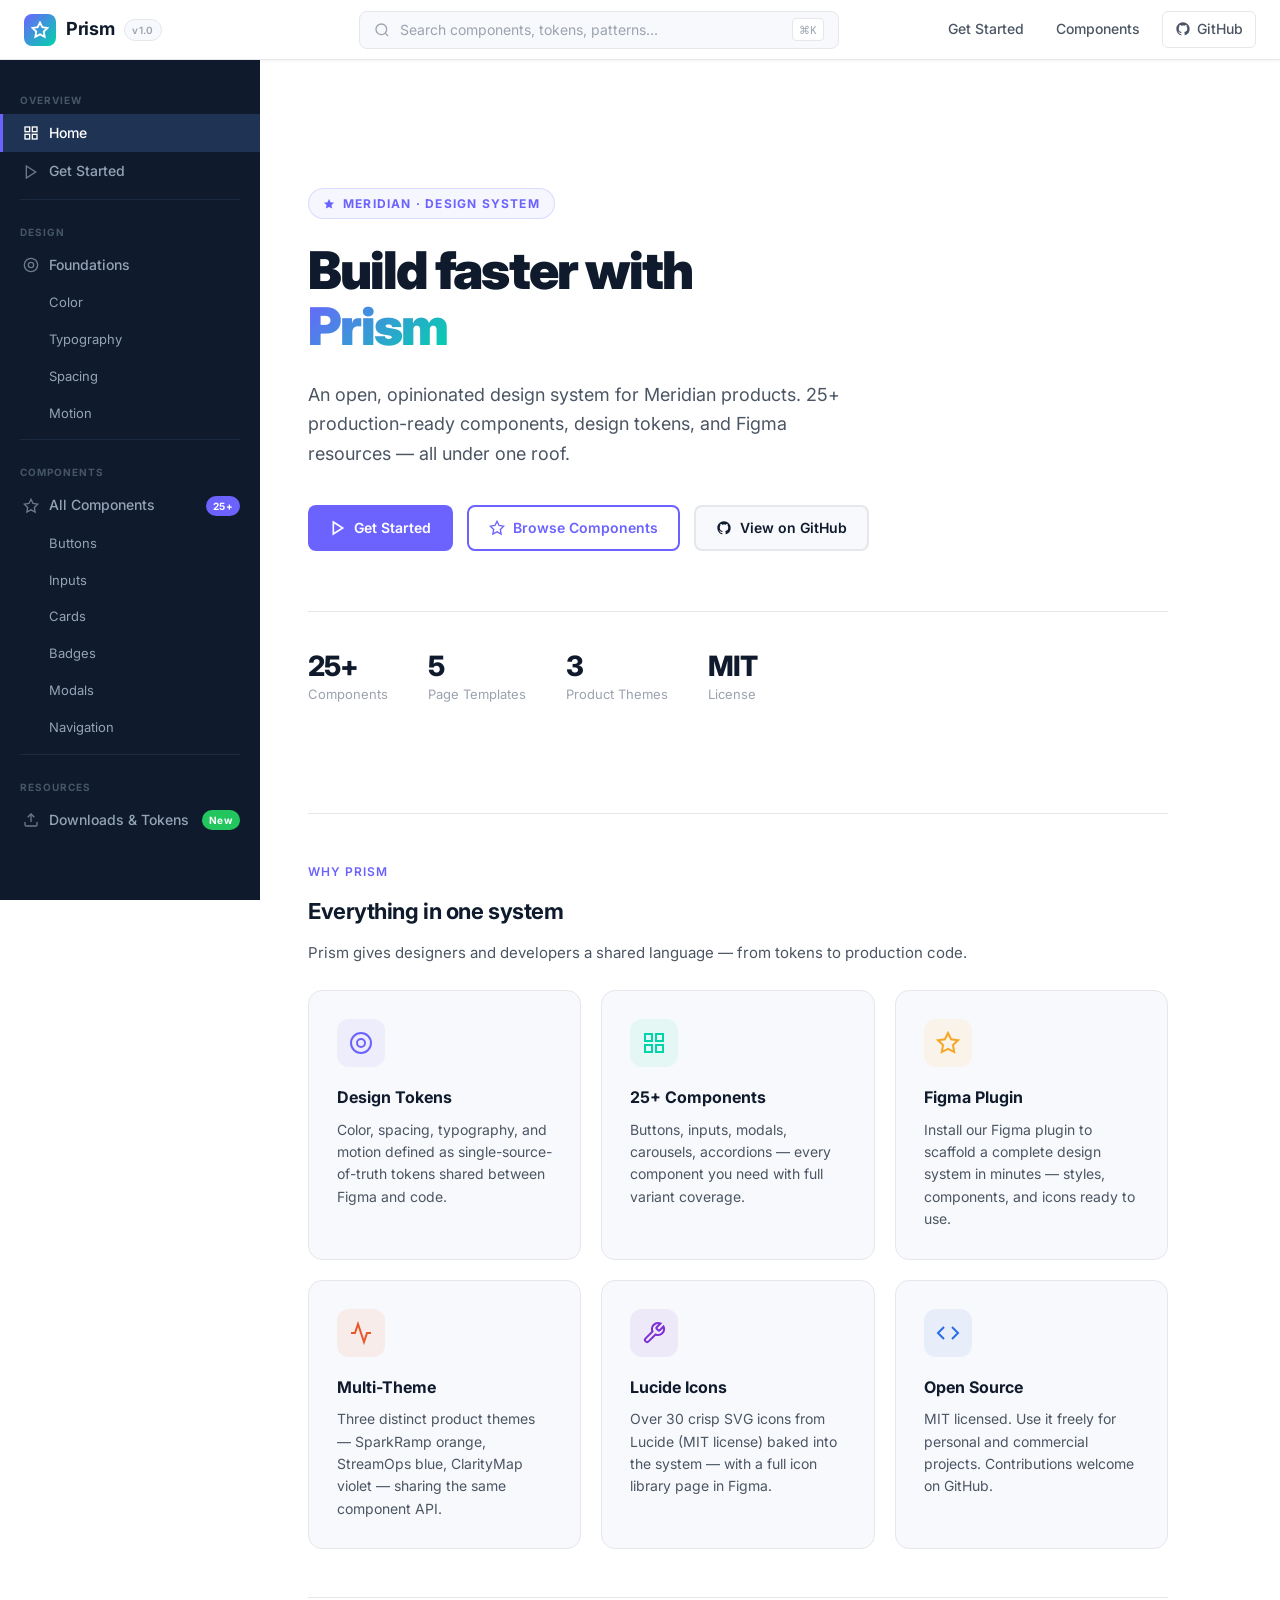
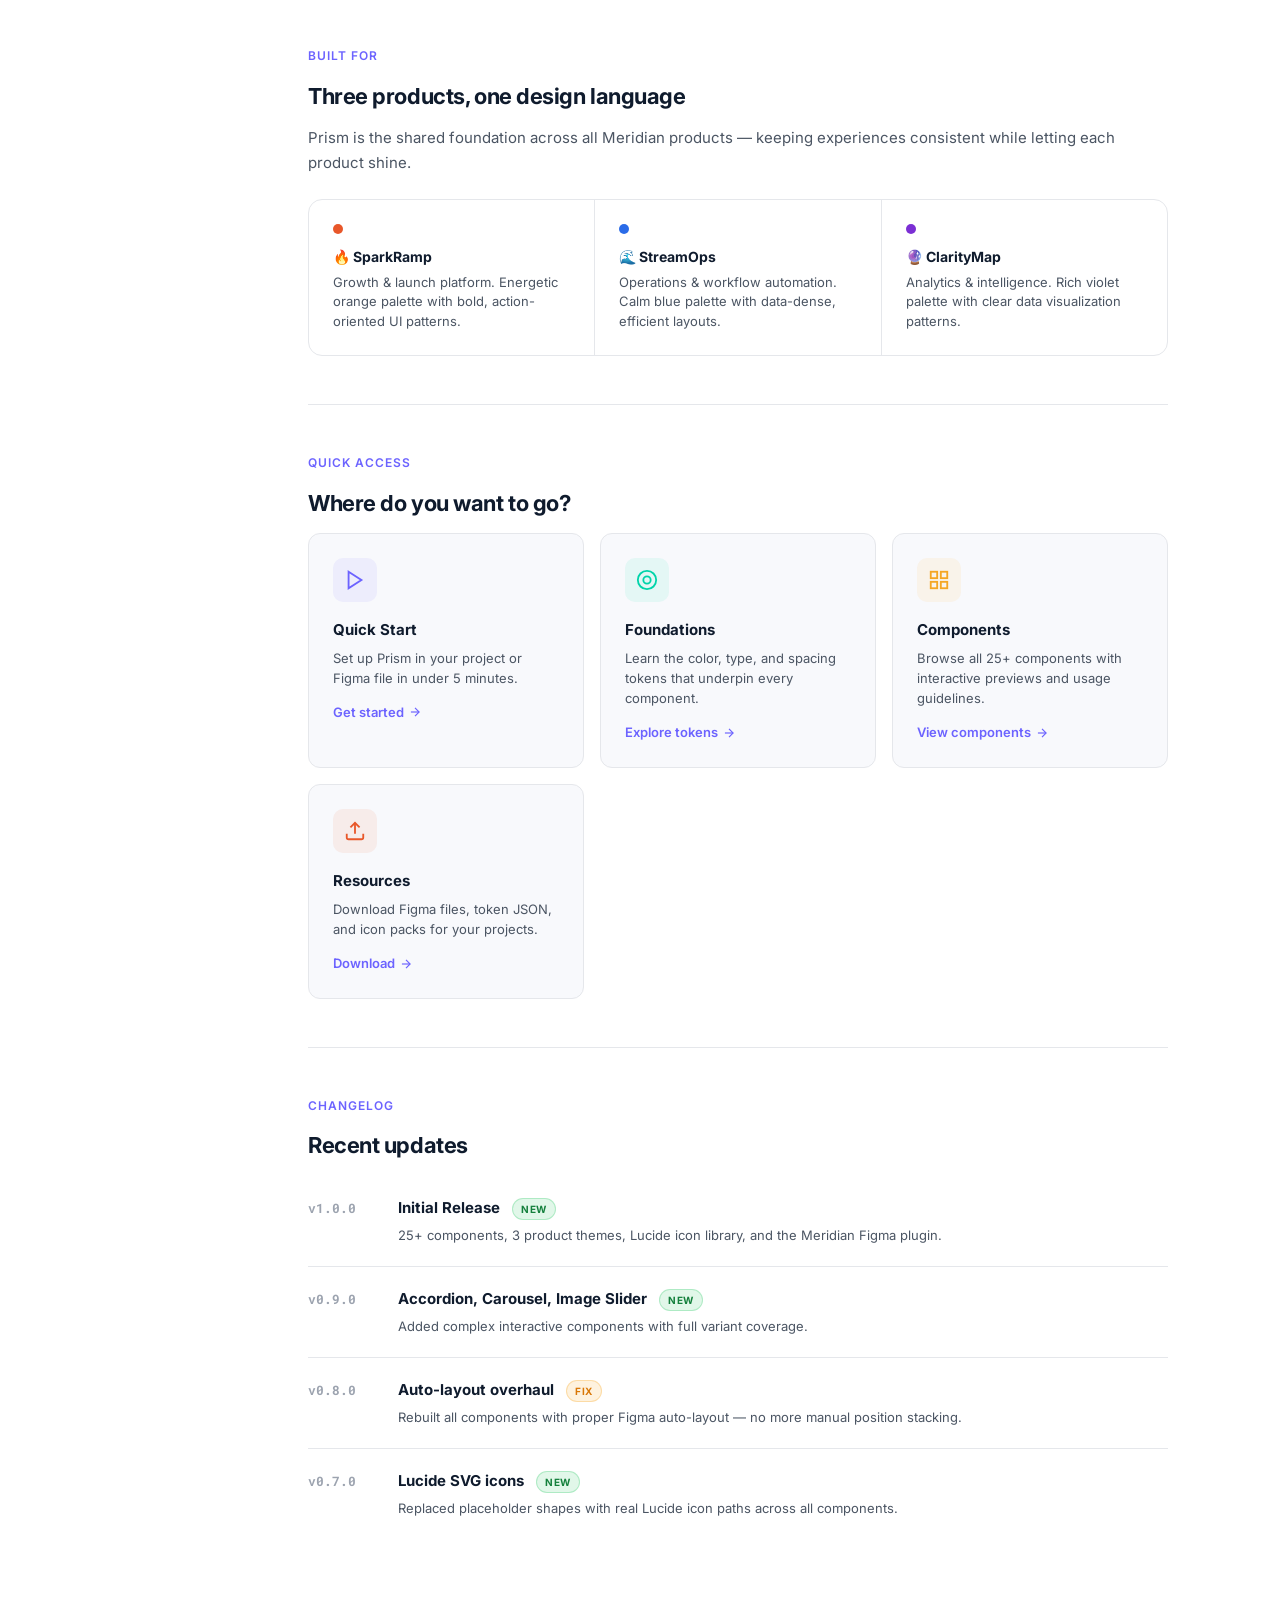
==== index.html @ f4a84293 "Add Prism Design System static documentation website Full static site (HTML/CSS/JS, no dependencies)" ====
<!DOCTYPE html>
<html lang="en">
<head>
  <meta charset="UTF-8">
  <meta name="viewport" content="width=device-width, initial-scale=1.0">
  <title>Prism Design System — by Meridian</title>
  <meta name="description" content="Prism is Meridian's open design system powering SparkRamp, StreamOps, and ClarityMap. Beautiful, accessible, production-ready components.">
  <link rel="preconnect" href="https://fonts.googleapis.com">
  <link rel="preconnect" href="https://fonts.gstatic.com" crossorigin>
  <link href="https://fonts.googleapis.com/css2?family=Inter:wght@400;500;600;700;800;900&family=Roboto+Mono:wght@400;500&display=swap" rel="stylesheet">
  <link rel="stylesheet" href="css/styles.css">
</head>
<body>

<!-- Topbar -->
<header class="topbar">
  <div class="topbar-left">
    <button class="menu-toggle" id="menuToggle" aria-label="Toggle sidebar">
      <svg viewBox="0 0 24 24" fill="none" stroke="currentColor" stroke-width="2"><line x1="3" y1="6" x2="21" y2="6"/><line x1="3" y1="12" x2="21" y2="12"/><line x1="3" y1="18" x2="21" y2="18"/></svg>
    </button>
    <a class="topbar-logo" href="index.html">
      <div class="topbar-logo-mark">
        <svg viewBox="0 0 24 24" fill="none" stroke="white" stroke-width="2.5"><polygon points="12 2 15.09 8.26 22 9.27 17 14.14 18.18 21.02 12 17.77 5.82 21.02 7 14.14 2 9.27 8.91 8.26 12 2"/></svg>
      </div>
      <span class="topbar-logo-name">Prism</span>
      <span class="topbar-logo-version">v1.0</span>
    </a>
  </div>
  <div class="topbar-center">
    <div class="search-bar">
      <svg width="16" height="16" viewBox="0 0 24 24" fill="none" stroke="currentColor" stroke-width="2"><circle cx="11" cy="11" r="8"/><line x1="21" y1="21" x2="16.65" y2="16.65"/></svg>
      <input type="text" id="searchInput" placeholder="Search components, tokens, patterns…">
      <span class="search-shortcut">⌘K</span>
    </div>
  </div>
  <div class="topbar-right">
    <a class="topbar-link" href="get-started.html">Get Started</a>
    <a class="topbar-link" href="components.html">Components</a>
    <a class="topbar-github" href="https://github.com/svesplana/Prism-Design-System" target="_blank">
      <svg viewBox="0 0 24 24" fill="currentColor"><path d="M12 2C6.477 2 2 6.484 2 12.017c0 4.425 2.865 8.18 6.839 9.504.5.092.682-.217.682-.483 0-.237-.008-.868-.013-1.703-2.782.605-3.369-1.343-3.369-1.343-.454-1.158-1.11-1.466-1.11-1.466-.908-.62.069-.608.069-.608 1.003.07 1.531 1.032 1.531 1.032.892 1.53 2.341 1.088 2.91.832.092-.647.35-1.088.636-1.338-2.22-.253-4.555-1.113-4.555-4.951 0-1.093.39-1.988 1.029-2.688-.103-.253-.446-1.272.098-2.65 0 0 .84-.27 2.75 1.026A9.564 9.564 0 0112 6.844c.85.004 1.705.115 2.504.337 1.909-1.296 2.747-1.027 2.747-1.027.546 1.379.202 2.398.1 2.651.64.7 1.028 1.595 1.028 2.688 0 3.848-2.339 4.695-4.566 4.943.359.309.678.92.678 1.855 0 1.338-.012 2.419-.012 2.747 0 .268.18.58.688.482A10.019 10.019 0 0022 12.017C22 6.484 17.522 2 12 2z"/></svg>
      GitHub
    </a>
  </div>
</header>

<!-- Mobile overlay -->
<div class="sidebar-overlay" id="sidebarOverlay"></div>

<div class="layout">

  <!-- Sidebar -->
  <nav class="sidebar">
    <div class="sidebar-nav">
      <span class="sidebar-section-label">Overview</span>
      <a class="sidebar-item active" href="index.html">
        <svg viewBox="0 0 24 24" fill="none" stroke="currentColor" stroke-width="2"><rect x="3" y="3" width="7" height="7"/><rect x="14" y="3" width="7" height="7"/><rect x="14" y="14" width="7" height="7"/><rect x="3" y="14" width="7" height="7"/></svg>
        Home
      </a>
      <a class="sidebar-item" href="get-started.html">
        <svg viewBox="0 0 24 24" fill="none" stroke="currentColor" stroke-width="2"><polygon points="5 3 19 12 5 21 5 3"/></svg>
        Get Started
      </a>

      <div class="sidebar-divider"></div>
      <span class="sidebar-section-label">Design</span>
      <a class="sidebar-item" href="foundations.html">
        <svg viewBox="0 0 24 24" fill="none" stroke="currentColor" stroke-width="2"><circle cx="12" cy="12" r="10"/><circle cx="12" cy="12" r="4"/></svg>
        Foundations
      </a>
      <div class="sidebar-sub">
        <a class="sidebar-item" href="foundations.html#color">Color</a>
        <a class="sidebar-item" href="foundations.html#typography">Typography</a>
        <a class="sidebar-item" href="foundations.html#spacing">Spacing</a>
        <a class="sidebar-item" href="foundations.html#motion">Motion</a>
      </div>

      <div class="sidebar-divider"></div>
      <span class="sidebar-section-label">Components</span>
      <a class="sidebar-item" href="components.html">
        <svg viewBox="0 0 24 24" fill="none" stroke="currentColor" stroke-width="2"><path d="M12 2l3.09 6.26L22 9.27l-5 4.87 1.18 6.88L12 17.77l-6.18 3.25L7 14.14 2 9.27l6.91-1.01L12 2z"/></svg>
        All Components
        <span class="sidebar-badge">25+</span>
      </a>
      <div class="sidebar-sub">
        <a class="sidebar-item" href="components.html#buttons">Buttons</a>
        <a class="sidebar-item" href="components.html#inputs">Inputs</a>
        <a class="sidebar-item" href="components.html#cards">Cards</a>
        <a class="sidebar-item" href="components.html#badges">Badges</a>
        <a class="sidebar-item" href="components.html#modals">Modals</a>
        <a class="sidebar-item" href="components.html#navigation">Navigation</a>
      </div>

      <div class="sidebar-divider"></div>
      <span class="sidebar-section-label">Resources</span>
      <a class="sidebar-item" href="resources.html">
        <svg viewBox="0 0 24 24" fill="none" stroke="currentColor" stroke-width="2"><path d="M21 15v4a2 2 0 01-2 2H5a2 2 0 01-2-2v-4"/><polyline points="17 8 12 3 7 8"/><line x1="12" y1="3" x2="12" y2="15"/></svg>
        Downloads & Tokens
        <span class="sidebar-badge new">New</span>
      </a>
    </div>
  </nav>

  <!-- Main -->
  <div class="main">
    <div class="content">

      <!-- Hero -->
      <div class="hero">
        <div class="hero-eyebrow">
          <svg width="12" height="12" viewBox="0 0 24 24" fill="currentColor"><polygon points="12 2 15.09 8.26 22 9.27 17 14.14 18.18 21.02 12 17.77 5.82 21.02 7 14.14 2 9.27 8.91 8.26 12 2"/></svg>
          Meridian · Design System
        </div>
        <h1>Build faster with<br><span>Prism</span></h1>
        <p class="hero-desc">
          An open, opinionated design system for Meridian products. 25+ production-ready components, design tokens, and Figma resources — all under one roof.
        </p>
        <div class="hero-actions">
          <a class="btn btn-primary" href="get-started.html">
            <svg viewBox="0 0 24 24" fill="none" stroke="currentColor" stroke-width="2.5"><polygon points="5 3 19 12 5 21 5 3"/></svg>
            Get Started
          </a>
          <a class="btn btn-outline" href="components.html">
            <svg viewBox="0 0 24 24" fill="none" stroke="currentColor" stroke-width="2"><path d="M12 2l3.09 6.26L22 9.27l-5 4.87 1.18 6.88L12 17.77l-6.18 3.25L7 14.14 2 9.27l6.91-1.01L12 2z"/></svg>
            Browse Components
          </a>
          <a class="btn btn-ghost" href="https://github.com/svesplana/Prism-Design-System" target="_blank">
            <svg viewBox="0 0 24 24" fill="currentColor" width="16" height="16"><path d="M12 2C6.477 2 2 6.484 2 12.017c0 4.425 2.865 8.18 6.839 9.504.5.092.682-.217.682-.483 0-.237-.008-.868-.013-1.703-2.782.605-3.369-1.343-3.369-1.343-.454-1.158-1.11-1.466-1.11-1.466-.908-.62.069-.608.069-.608 1.003.07 1.531 1.032 1.531 1.032.892 1.53 2.341 1.088 2.91.832.092-.647.35-1.088.636-1.338-2.22-.253-4.555-1.113-4.555-4.951 0-1.093.39-1.988 1.029-2.688-.103-.253-.446-1.272.098-2.65 0 0 .84-.27 2.75 1.026A9.564 9.564 0 0112 6.844c.85.004 1.705.115 2.504.337 1.909-1.296 2.747-1.027 2.747-1.027.546 1.379.202 2.398.1 2.651.64.7 1.028 1.595 1.028 2.688 0 3.848-2.339 4.695-4.566 4.943.359.309.678.92.678 1.855 0 1.338-.012 2.419-.012 2.747 0 .268.18.58.688.482A10.019 10.019 0 0022 12.017C22 6.484 17.522 2 12 2z"/></svg>
            View on GitHub
          </a>
        </div>
        <div class="hero-stats">
          <div>
            <span class="hero-stat-number">25+</span>
            <span class="hero-stat-label">Components</span>
          </div>
          <div>
            <span class="hero-stat-number">5</span>
            <span class="hero-stat-label">Page Templates</span>
          </div>
          <div>
            <span class="hero-stat-number">3</span>
            <span class="hero-stat-label">Product Themes</span>
          </div>
          <div>
            <span class="hero-stat-number">MIT</span>
            <span class="hero-stat-label">License</span>
          </div>
        </div>
      </div>

      <div class="divider"></div>

      <!-- Features -->
      <p class="page-eyebrow">Why Prism</p>
      <h2 class="section-title">Everything in one system</h2>
      <p class="section-desc">Prism gives designers and developers a shared language — from tokens to production code.</p>

      <div class="feature-grid">
        <div class="feature-card">
          <div class="feature-icon" style="background:#6C63FF15;">
            <svg viewBox="0 0 24 24" fill="none" stroke="#6C63FF" stroke-width="2"><circle cx="12" cy="12" r="10"/><circle cx="12" cy="12" r="4"/></svg>
          </div>
          <h3>Design Tokens</h3>
          <p>Color, spacing, typography, and motion defined as single-source-of-truth tokens shared between Figma and code.</p>
        </div>
        <div class="feature-card">
          <div class="feature-icon" style="background:#00D4AA15;">
            <svg viewBox="0 0 24 24" fill="none" stroke="#00D4AA" stroke-width="2"><rect x="3" y="3" width="7" height="7"/><rect x="14" y="3" width="7" height="7"/><rect x="14" y="14" width="7" height="7"/><rect x="3" y="14" width="7" height="7"/></svg>
          </div>
          <h3>25+ Components</h3>
          <p>Buttons, inputs, modals, carousels, accordions — every component you need with full variant coverage.</p>
        </div>
        <div class="feature-card">
          <div class="feature-icon" style="background:#F5A62315;">
            <svg viewBox="0 0 24 24" fill="none" stroke="#F5A623" stroke-width="2"><path d="M12 2l3.09 6.26L22 9.27l-5 4.87 1.18 6.88L12 17.77l-6.18 3.25L7 14.14 2 9.27l6.91-1.01L12 2z"/></svg>
          </div>
          <h3>Figma Plugin</h3>
          <p>Install our Figma plugin to scaffold a complete design system in minutes — styles, components, and icons ready to use.</p>
        </div>
        <div class="feature-card">
          <div class="feature-icon" style="background:#E8572A15;">
            <svg viewBox="0 0 24 24" fill="none" stroke="#E8572A" stroke-width="2"><polyline points="22 12 18 12 15 21 9 3 6 12 2 12"/></svg>
          </div>
          <h3>Multi-Theme</h3>
          <p>Three distinct product themes — SparkRamp orange, StreamOps blue, ClarityMap violet — sharing the same component API.</p>
        </div>
        <div class="feature-card">
          <div class="feature-icon" style="background:#7B2FD415;">
            <svg viewBox="0 0 24 24" fill="none" stroke="#7B2FD4" stroke-width="2"><path d="M14.7 6.3a1 1 0 000 1.4l1.6 1.6a1 1 0 001.4 0l3.77-3.77a6 6 0 01-7.94 7.94l-6.91 6.91a2.12 2.12 0 01-3-3l6.91-6.91a6 6 0 017.94-7.94l-3.76 3.76z"/></svg>
          </div>
          <h3>Lucide Icons</h3>
          <p>Over 30 crisp SVG icons from Lucide (MIT license) baked into the system — with a full icon library page in Figma.</p>
        </div>
        <div class="feature-card">
          <div class="feature-icon" style="background:#2A6BE815;">
            <svg viewBox="0 0 24 24" fill="none" stroke="#2A6BE8" stroke-width="2"><polyline points="16 18 22 12 16 6"/><polyline points="8 6 2 12 8 18"/></svg>
          </div>
          <h3>Open Source</h3>
          <p>MIT licensed. Use it freely for personal and commercial projects. Contributions welcome on GitHub.</p>
        </div>
      </div>

      <div class="divider"></div>

      <!-- Products -->
      <p class="page-eyebrow">Built for</p>
      <h2 class="section-title">Three products, one design language</h2>
      <p class="section-desc">Prism is the shared foundation across all Meridian products — keeping experiences consistent while letting each product shine.</p>

      <div class="product-band">
        <div class="product-tab">
          <div class="product-tab-dot" style="background:#E8572A;"></div>
          <h4>🔥 SparkRamp</h4>
          <p>Growth & launch platform. Energetic orange palette with bold, action-oriented UI patterns.</p>
        </div>
        <div class="product-tab">
          <div class="product-tab-dot" style="background:#2A6BE8;"></div>
          <h4>🌊 StreamOps</h4>
          <p>Operations & workflow automation. Calm blue palette with data-dense, efficient layouts.</p>
        </div>
        <div class="product-tab">
          <div class="product-tab-dot" style="background:#7B2FD4;"></div>
          <h4>🔮 ClarityMap</h4>
          <p>Analytics & intelligence. Rich violet palette with clear data visualization patterns.</p>
        </div>
      </div>

      <div class="divider"></div>

      <!-- Quick links -->
      <p class="page-eyebrow">Quick Access</p>
      <h2 class="section-title">Where do you want to go?</h2>

      <div class="card-grid">
        <a class="card" href="get-started.html" style="text-decoration:none;">
          <div class="card-icon" style="background:#6C63FF15;">
            <svg viewBox="0 0 24 24" fill="none" stroke="#6C63FF" stroke-width="2"><polygon points="5 3 19 12 5 21 5 3"/></svg>
          </div>
          <h3>Quick Start</h3>
          <p>Set up Prism in your project or Figma file in under 5 minutes.</p>
          <span class="card-link">Get started <svg viewBox="0 0 24 24" fill="none" stroke="currentColor" stroke-width="2"><line x1="5" y1="12" x2="19" y2="12"/><polyline points="12 5 19 12 12 19"/></svg></span>
        </a>
        <a class="card" href="foundations.html" style="text-decoration:none;">
          <div class="card-icon" style="background:#00D4AA15;">
            <svg viewBox="0 0 24 24" fill="none" stroke="#00D4AA" stroke-width="2"><circle cx="12" cy="12" r="10"/><circle cx="12" cy="12" r="4"/></svg>
          </div>
          <h3>Foundations</h3>
          <p>Learn the color, type, and spacing tokens that underpin every component.</p>
          <span class="card-link">Explore tokens <svg viewBox="0 0 24 24" fill="none" stroke="currentColor" stroke-width="2"><line x1="5" y1="12" x2="19" y2="12"/><polyline points="12 5 19 12 12 19"/></svg></span>
        </a>
        <a class="card" href="components.html" style="text-decoration:none;">
          <div class="card-icon" style="background:#F5A62315;">
            <svg viewBox="0 0 24 24" fill="none" stroke="#F5A623" stroke-width="2"><rect x="3" y="3" width="7" height="7"/><rect x="14" y="3" width="7" height="7"/><rect x="14" y="14" width="7" height="7"/><rect x="3" y="14" width="7" height="7"/></svg>
          </div>
          <h3>Components</h3>
          <p>Browse all 25+ components with interactive previews and usage guidelines.</p>
          <span class="card-link">View components <svg viewBox="0 0 24 24" fill="none" stroke="currentColor" stroke-width="2"><line x1="5" y1="12" x2="19" y2="12"/><polyline points="12 5 19 12 12 19"/></svg></span>
        </a>
        <a class="card" href="resources.html" style="text-decoration:none;">
          <div class="card-icon" style="background:#E8572A15;">
            <svg viewBox="0 0 24 24" fill="none" stroke="#E8572A" stroke-width="2"><path d="M21 15v4a2 2 0 01-2 2H5a2 2 0 01-2-2v-4"/><polyline points="17 8 12 3 7 8"/><line x1="12" y1="3" x2="12" y2="15"/></svg>
          </div>
          <h3>Resources</h3>
          <p>Download Figma files, token JSON, and icon packs for your projects.</p>
          <span class="card-link">Download <svg viewBox="0 0 24 24" fill="none" stroke="currentColor" stroke-width="2"><line x1="5" y1="12" x2="19" y2="12"/><polyline points="12 5 19 12 12 19"/></svg></span>
        </a>
      </div>

      <div class="divider"></div>

      <!-- Changelog -->
      <p class="page-eyebrow">Changelog</p>
      <h2 class="section-title">Recent updates</h2>
      <div class="changelog">
        <div class="changelog-item">
          <div class="changelog-version">v1.0.0</div>
          <div class="changelog-content">
            <h4>Initial Release <span class="changelog-tag new-tag">New</span></h4>
            <p>25+ components, 3 product themes, Lucide icon library, and the Meridian Figma plugin.</p>
          </div>
        </div>
        <div class="changelog-item">
          <div class="changelog-version">v0.9.0</div>
          <div class="changelog-content">
            <h4>Accordion, Carousel, Image Slider <span class="changelog-tag new-tag">New</span></h4>
            <p>Added complex interactive components with full variant coverage.</p>
          </div>
        </div>
        <div class="changelog-item">
          <div class="changelog-version">v0.8.0</div>
          <div class="changelog-content">
            <h4>Auto-layout overhaul <span class="changelog-tag fix-tag">Fix</span></h4>
            <p>Rebuilt all components with proper Figma auto-layout — no more manual position stacking.</p>
          </div>
        </div>
        <div class="changelog-item">
          <div class="changelog-version">v0.7.0</div>
          <div class="changelog-content">
            <h4>Lucide SVG icons <span class="changelog-tag new-tag">New</span></h4>
            <p>Replaced placeholder shapes with real Lucide icon paths across all components.</p>
          </div>
        </div>
      </div>

    </div>
    <!-- no right TOC on homepage -->
  </div>

</div>

<script src="js/main.js"></script>
</body>
</html>
---- css/styles.css ----
/* ========================================
   Prism Design System — Documentation Site
   ======================================== */

:root {
  /* Brand Colors */
  --color-primary: #6C63FF;
  --color-primary-light: #8B85FF;
  --color-primary-dark: #4F46E5;
  --color-accent: #00D4AA;
  --color-accent-warm: #F5A623;

  /* Surfaces */
  --surface-bg: #FFFFFF;
  --surface-sidebar: #0F1B2D;
  --surface-sidebar-hover: #1A2B42;
  --surface-sidebar-active: #1F3354;
  --surface-card: #F8F9FC;
  --surface-code: #0F1B2D;
  --surface-topbar: #FFFFFF;

  /* Text */
  --text-primary: #0F1B2D;
  --text-secondary: #4B5563;
  --text-muted: #9CA3AF;
  --text-sidebar: #94A3B8;
  --text-sidebar-active: #FFFFFF;
  --text-sidebar-label: #475569;
  --text-link: #6C63FF;

  /* Borders */
  --border-color: #E5E7EB;
  --border-sidebar: #1A2B42;

  /* Sidebar */
  --sidebar-width: 260px;
  --topbar-height: 60px;

  /* Typography */
  --font-sans: 'Inter', -apple-system, BlinkMacSystemFont, 'Segoe UI', sans-serif;
  --font-mono: 'Roboto Mono', 'Fira Code', monospace;

  /* Spacing */
  --content-max-width: 860px;

  /* Shadows */
  --shadow-sm: 0 1px 3px rgba(0,0,0,0.06);
  --shadow-md: 0 4px 16px rgba(0,0,0,0.08);
  --shadow-lg: 0 8px 32px rgba(0,0,0,0.12);

  /* Transitions */
  --transition: 0.2s ease;

  /* Product Colors */
  --spark: #E8572A;
  --stream: #2A6BE8;
  --clarity: #7B2FD4;
}

/* ---- Reset ---- */
*, *::before, *::after { box-sizing: border-box; margin: 0; padding: 0; }
html { scroll-behavior: smooth; font-size: 16px; }
body {
  font-family: var(--font-sans);
  background: var(--surface-bg);
  color: var(--text-primary);
  line-height: 1.6;
  -webkit-font-smoothing: antialiased;
}
a { color: var(--text-link); text-decoration: none; }
a:hover { text-decoration: underline; }
img { max-width: 100%; display: block; }
ul, ol { list-style: none; }
button { font-family: var(--font-sans); cursor: pointer; border: none; background: none; }

/* ---- Layout ---- */
.layout {
  display: flex;
  min-height: 100vh;
}

/* ---- Topbar ---- */
.topbar {
  position: fixed;
  top: 0; left: 0; right: 0;
  height: var(--topbar-height);
  background: var(--surface-topbar);
  border-bottom: 1px solid var(--border-color);
  display: flex;
  align-items: center;
  justify-content: space-between;
  padding: 0 24px 0 0;
  z-index: 100;
  box-shadow: var(--shadow-sm);
}
.topbar-left {
  width: var(--sidebar-width);
  display: flex;
  align-items: center;
  padding: 0 24px;
  gap: 10px;
  flex-shrink: 0;
}
.topbar-logo {
  display: flex;
  align-items: center;
  gap: 10px;
  text-decoration: none;
}
.topbar-logo-mark {
  width: 32px;
  height: 32px;
  background: linear-gradient(135deg, #6C63FF, #00D4AA);
  border-radius: 8px;
  display: flex;
  align-items: center;
  justify-content: center;
  flex-shrink: 0;
}
.topbar-logo-mark svg { width: 18px; height: 18px; }
.topbar-logo-name {
  font-size: 18px;
  font-weight: 700;
  color: var(--text-primary);
  letter-spacing: -0.02em;
}
.topbar-logo-version {
  font-size: 10px;
  font-weight: 600;
  background: var(--surface-card);
  border: 1px solid var(--border-color);
  color: var(--text-muted);
  padding: 2px 7px;
  border-radius: 999px;
  letter-spacing: 0.04em;
}
.topbar-center {
  flex: 1;
  max-width: 480px;
  margin: 0 24px;
}
.search-bar {
  display: flex;
  align-items: center;
  gap: 10px;
  background: var(--surface-card);
  border: 1px solid var(--border-color);
  border-radius: 8px;
  padding: 0 14px;
  height: 38px;
  transition: border-color var(--transition);
}
.search-bar:focus-within { border-color: var(--color-primary); }
.search-bar svg { color: var(--text-muted); flex-shrink: 0; }
.search-bar input {
  border: none;
  background: none;
  outline: none;
  font-size: 14px;
  color: var(--text-primary);
  width: 100%;
  font-family: var(--font-sans);
}
.search-bar input::placeholder { color: var(--text-muted); }
.search-shortcut {
  font-size: 11px;
  color: var(--text-muted);
  background: var(--surface-bg);
  border: 1px solid var(--border-color);
  padding: 2px 6px;
  border-radius: 4px;
  flex-shrink: 0;
  font-family: var(--font-mono);
}
.topbar-right {
  display: flex;
  align-items: center;
  gap: 12px;
}
.topbar-link {
  font-size: 14px;
  color: var(--text-secondary);
  font-weight: 500;
  transition: color var(--transition);
  padding: 6px 10px;
  border-radius: 6px;
}
.topbar-link:hover { color: var(--text-primary); background: var(--surface-card); text-decoration: none; }
.topbar-github {
  display: flex;
  align-items: center;
  gap: 6px;
  font-size: 14px;
  color: var(--text-secondary);
  font-weight: 500;
  padding: 6px 12px;
  border-radius: 6px;
  border: 1px solid var(--border-color);
  transition: all var(--transition);
}
.topbar-github:hover { background: var(--surface-card); color: var(--text-primary); text-decoration: none; }
.topbar-github svg { width: 16px; height: 16px; }
.topbar-version-badge {
  font-size: 12px;
  font-weight: 600;
  background: linear-gradient(135deg, #6C63FF22, #00D4AA22);
  border: 1px solid #6C63FF44;
  color: var(--color-primary);
  padding: 4px 10px;
  border-radius: 999px;
}

/* ---- Sidebar ---- */
.sidebar {
  width: var(--sidebar-width);
  background: var(--surface-sidebar);
  position: fixed;
  top: var(--topbar-height);
  left: 0;
  bottom: 0;
  overflow-y: auto;
  overflow-x: hidden;
  z-index: 90;
  scrollbar-width: thin;
  scrollbar-color: #1F3354 transparent;
}
.sidebar::-webkit-scrollbar { width: 4px; }
.sidebar::-webkit-scrollbar-track { background: transparent; }
.sidebar::-webkit-scrollbar-thumb { background: #1F3354; border-radius: 4px; }
.sidebar-nav { padding: 16px 0 40px; }
.sidebar-section-label {
  font-size: 10px;
  font-weight: 700;
  letter-spacing: 0.1em;
  text-transform: uppercase;
  color: var(--text-sidebar-label);
  padding: 16px 20px 6px;
  display: block;
}
.sidebar-item {
  display: flex;
  align-items: center;
  gap: 10px;
  padding: 8px 20px;
  font-size: 14px;
  color: var(--text-sidebar);
  font-weight: 500;
  text-decoration: none;
  border-radius: 0;
  transition: all var(--transition);
  border-left: 3px solid transparent;
  position: relative;
}
.sidebar-item svg { width: 16px; height: 16px; flex-shrink: 0; opacity: 0.7; }
.sidebar-item:hover {
  color: #CBD5E1;
  background: var(--surface-sidebar-hover);
  text-decoration: none;
}
.sidebar-item.active {
  color: var(--text-sidebar-active);
  background: var(--surface-sidebar-active);
  border-left-color: var(--color-primary);
}
.sidebar-item.active svg { opacity: 1; }
.sidebar-sub {
  padding-left: 0;
}
.sidebar-sub .sidebar-item {
  padding-left: 46px;
  font-size: 13px;
  font-weight: 400;
}
.sidebar-divider {
  height: 1px;
  background: var(--border-sidebar);
  margin: 8px 20px;
}
.sidebar-badge {
  margin-left: auto;
  font-size: 10px;
  font-weight: 700;
  padding: 2px 7px;
  border-radius: 999px;
  background: var(--color-primary);
  color: white;
  letter-spacing: 0.04em;
}
.sidebar-badge.new { background: #22C55E; }

/* ---- Main Content ---- */
.main {
  margin-left: var(--sidebar-width);
  margin-top: var(--topbar-height);
  flex: 1;
  min-width: 0;
  display: flex;
}
.content {
  flex: 1;
  padding: 48px 48px 80px;
  max-width: calc(var(--content-max-width) + 96px);
  min-width: 0;
}
.toc-sidebar {
  width: 220px;
  flex-shrink: 0;
  padding: 48px 0 48px 24px;
}

/* ---- TOC ---- */
.toc-wrap {
  position: sticky;
  top: calc(var(--topbar-height) + 24px);
}
.toc-title {
  font-size: 11px;
  font-weight: 700;
  text-transform: uppercase;
  letter-spacing: 0.1em;
  color: var(--text-muted);
  margin-bottom: 12px;
}
.toc-list { display: flex; flex-direction: column; gap: 2px; }
.toc-link {
  font-size: 13px;
  color: var(--text-muted);
  text-decoration: none;
  padding: 4px 8px;
  border-radius: 4px;
  border-left: 2px solid transparent;
  transition: all var(--transition);
  display: block;
}
.toc-link:hover { color: var(--text-primary); text-decoration: none; }
.toc-link.active {
  color: var(--color-primary);
  border-left-color: var(--color-primary);
  background: #6C63FF0D;
}
.toc-link.sub { padding-left: 20px; font-size: 12px; }

/* ---- Typography ---- */
.page-eyebrow {
  font-size: 12px;
  font-weight: 600;
  letter-spacing: 0.08em;
  text-transform: uppercase;
  color: var(--color-primary);
  margin-bottom: 12px;
}
.page-title {
  font-size: 36px;
  font-weight: 800;
  line-height: 1.15;
  letter-spacing: -0.03em;
  color: var(--text-primary);
  margin-bottom: 16px;
}
.page-lead {
  font-size: 17px;
  color: var(--text-secondary);
  line-height: 1.65;
  max-width: 640px;
  margin-bottom: 40px;
}
.section-title {
  font-size: 22px;
  font-weight: 700;
  letter-spacing: -0.02em;
  color: var(--text-primary);
  margin-bottom: 12px;
  scroll-margin-top: calc(var(--topbar-height) + 24px);
}
.section-desc {
  font-size: 15px;
  color: var(--text-secondary);
  line-height: 1.65;
  margin-bottom: 24px;
}
.subsection-title {
  font-size: 16px;
  font-weight: 600;
  color: var(--text-primary);
  margin-bottom: 10px;
  scroll-margin-top: calc(var(--topbar-height) + 24px);
}
.divider {
  height: 1px;
  background: var(--border-color);
  margin: 48px 0;
}
p { color: var(--text-secondary); line-height: 1.7; margin-bottom: 16px; }
p:last-child { margin-bottom: 0; }
strong { color: var(--text-primary); font-weight: 600; }

/* ---- Code ---- */
code {
  font-family: var(--font-mono);
  font-size: 13px;
  background: var(--surface-card);
  border: 1px solid var(--border-color);
  padding: 2px 6px;
  border-radius: 4px;
  color: var(--color-primary-dark);
}
pre {
  background: var(--surface-code);
  border-radius: 12px;
  padding: 24px;
  overflow-x: auto;
  margin-bottom: 24px;
}
pre code {
  font-size: 13px;
  background: none;
  border: none;
  padding: 0;
  color: #E2E8F0;
  line-height: 1.7;
}
.code-block {
  position: relative;
  margin-bottom: 24px;
}
.code-block-header {
  display: flex;
  align-items: center;
  justify-content: space-between;
  background: #1A2B42;
  border-radius: 12px 12px 0 0;
  padding: 10px 16px;
}
.code-block-header pre {
  border-radius: 0 0 12px 12px;
  margin-bottom: 0;
}
.code-lang {
  font-size: 11px;
  font-weight: 600;
  text-transform: uppercase;
  letter-spacing: 0.08em;
  color: #64748B;
  font-family: var(--font-mono);
}
.code-copy-btn {
  font-size: 12px;
  color: #64748B;
  background: none;
  border: none;
  cursor: pointer;
  display: flex;
  align-items: center;
  gap: 6px;
  padding: 4px 8px;
  border-radius: 4px;
  transition: all var(--transition);
  font-family: var(--font-sans);
}
.code-copy-btn:hover { color: #94A3B8; background: #1F3354; }
.code-copy-btn svg { width: 14px; height: 14px; }

/* ---- Cards / Grids ---- */
.card-grid {
  display: grid;
  grid-template-columns: repeat(auto-fill, minmax(240px, 1fr));
  gap: 16px;
  margin-bottom: 24px;
}
.card {
  background: var(--surface-card);
  border: 1px solid var(--border-color);
  border-radius: 12px;
  padding: 24px;
  transition: all var(--transition);
}
.card:hover {
  border-color: var(--color-primary);
  box-shadow: var(--shadow-md);
  transform: translateY(-2px);
}
.card-icon {
  width: 44px;
  height: 44px;
  border-radius: 10px;
  display: flex;
  align-items: center;
  justify-content: center;
  margin-bottom: 16px;
}
.card-icon svg { width: 22px; height: 22px; }
.card h3 {
  font-size: 15px;
  font-weight: 700;
  color: var(--text-primary);
  margin-bottom: 6px;
}
.card p { font-size: 13px; color: var(--text-secondary); line-height: 1.55; margin-bottom: 0; }
.card-link {
  display: flex;
  align-items: center;
  gap: 4px;
  font-size: 13px;
  font-weight: 600;
  color: var(--color-primary);
  margin-top: 14px;
  text-decoration: none;
}
.card-link:hover { text-decoration: underline; }
.card-link svg { width: 14px; height: 14px; }

/* ---- Buttons ---- */
.btn {
  display: inline-flex;
  align-items: center;
  gap: 8px;
  padding: 10px 20px;
  border-radius: 8px;
  font-size: 14px;
  font-weight: 600;
  text-decoration: none;
  transition: all var(--transition);
  cursor: pointer;
  border: 2px solid transparent;
}
.btn-primary {
  background: var(--color-primary);
  color: white;
}
.btn-primary:hover { background: var(--color-primary-dark); color: white; text-decoration: none; }
.btn-outline {
  background: transparent;
  color: var(--color-primary);
  border-color: var(--color-primary);
}
.btn-outline:hover { background: var(--color-primary); color: white; text-decoration: none; }
.btn-ghost {
  background: var(--surface-card);
  color: var(--text-primary);
  border-color: var(--border-color);
}
.btn-ghost:hover { background: var(--border-color); text-decoration: none; }
.btn svg { width: 16px; height: 16px; }
.btn-group { display: flex; gap: 12px; flex-wrap: wrap; margin-bottom: 32px; }

/* ---- Color Swatches ---- */
.swatch-grid {
  display: grid;
  grid-template-columns: repeat(auto-fill, minmax(120px, 1fr));
  gap: 12px;
  margin-bottom: 24px;
}
.swatch {
  border-radius: 10px;
  overflow: hidden;
  border: 1px solid var(--border-color);
}
.swatch-color {
  height: 72px;
}
.swatch-info {
  padding: 10px;
  background: var(--surface-bg);
}
.swatch-name {
  font-size: 12px;
  font-weight: 600;
  color: var(--text-primary);
  display: block;
}
.swatch-hex {
  font-size: 11px;
  color: var(--text-muted);
  font-family: var(--font-mono);
  display: block;
}

/* ---- Type Scale ---- */
.type-scale { display: flex; flex-direction: column; gap: 0; }
.type-row {
  display: flex;
  align-items: baseline;
  gap: 24px;
  padding: 16px 0;
  border-bottom: 1px solid var(--border-color);
}
.type-row:last-child { border-bottom: none; }
.type-meta {
  width: 160px;
  flex-shrink: 0;
}
.type-label { font-size: 11px; font-weight: 700; color: var(--text-muted); text-transform: uppercase; letter-spacing: 0.08em; }
.type-spec { font-size: 11px; color: var(--text-muted); font-family: var(--font-mono); margin-top: 2px; }
.type-sample { flex: 1; color: var(--text-primary); }

/* ---- Spacing Scale ---- */
.spacing-scale { display: flex; flex-direction: column; gap: 12px; }
.spacing-row { display: flex; align-items: center; gap: 20px; }
.spacing-bar-wrap { flex: 1; height: 24px; background: var(--surface-card); border-radius: 4px; overflow: hidden; }
.spacing-bar { height: 100%; background: linear-gradient(90deg, #6C63FF44, #6C63FF); border-radius: 4px; }
.spacing-label { width: 60px; font-size: 12px; color: var(--text-muted); text-align: right; font-family: var(--font-mono); }
.spacing-value { width: 80px; font-size: 12px; font-weight: 600; color: var(--text-primary); font-family: var(--font-mono); }

/* ---- Component Preview ---- */
.component-preview {
  background: var(--surface-card);
  border: 1px solid var(--border-color);
  border-radius: 12px;
  overflow: hidden;
  margin-bottom: 8px;
}
.component-preview-inner {
  padding: 40px;
  display: flex;
  align-items: center;
  justify-content: center;
  flex-wrap: wrap;
  gap: 16px;
  min-height: 140px;
}
.component-preview-dark { background: #0F1B2D; }
.component-preview-label {
  padding: 8px 16px;
  background: var(--surface-bg);
  border-top: 1px solid var(--border-color);
  font-size: 12px;
  color: var(--text-muted);
  font-family: var(--font-mono);
}

/* ---- Demo Components ---- */
.demo-btn {
  display: inline-flex;
  align-items: center;
  gap: 8px;
  padding: 10px 20px;
  border-radius: 8px;
  font-size: 14px;
  font-weight: 600;
  cursor: pointer;
  border: 2px solid transparent;
  font-family: var(--font-sans);
  transition: all var(--transition);
}
.demo-btn-primary { background: #6C63FF; color: white; }
.demo-btn-primary:hover { background: #4F46E5; }
.demo-btn-secondary { background: white; color: #6C63FF; border-color: #6C63FF; }
.demo-btn-secondary:hover { background: #6C63FF10; }
.demo-btn-ghost { background: transparent; color: #4B5563; border-color: #E5E7EB; }
.demo-btn-ghost:hover { background: #F3F4F6; }
.demo-btn-danger { background: #EF4444; color: white; }
.demo-btn-danger:hover { background: #DC2626; }

.demo-badge {
  display: inline-flex;
  align-items: center;
  gap: 4px;
  padding: 3px 10px;
  border-radius: 999px;
  font-size: 12px;
  font-weight: 600;
  letter-spacing: 0.02em;
}
.demo-badge-primary { background: #6C63FF22; color: #6C63FF; border: 1px solid #6C63FF44; }
.demo-badge-success { background: #22C55E22; color: #16A34A; border: 1px solid #22C55E44; }
.demo-badge-warning { background: #F59E0B22; color: #D97706; border: 1px solid #F59E0B44; }
.demo-badge-danger { background: #EF444422; color: #DC2626; border: 1px solid #EF444444; }

.demo-input {
  padding: 10px 14px;
  border: 1.5px solid #E5E7EB;
  border-radius: 8px;
  font-size: 14px;
  font-family: var(--font-sans);
  color: #0F1B2D;
  background: white;
  outline: none;
  transition: border-color var(--transition);
  width: 220px;
}
.demo-input:focus { border-color: #6C63FF; box-shadow: 0 0 0 3px #6C63FF1A; }

.demo-toggle {
  width: 44px;
  height: 24px;
  background: #6C63FF;
  border-radius: 999px;
  cursor: pointer;
  position: relative;
  transition: background var(--transition);
}
.demo-toggle::after {
  content: '';
  position: absolute;
  top: 3px;
  right: 3px;
  width: 18px;
  height: 18px;
  background: white;
  border-radius: 50%;
  transition: right var(--transition);
  box-shadow: 0 1px 3px rgba(0,0,0,0.15);
}
.demo-toggle.off { background: #E5E7EB; }
.demo-toggle.off::after { right: auto; left: 3px; }

.demo-card {
  background: white;
  border: 1px solid #E5E7EB;
  border-radius: 12px;
  padding: 20px;
  width: 220px;
  box-shadow: 0 2px 8px rgba(0,0,0,0.06);
}
.demo-card h4 { font-size: 14px; font-weight: 700; color: #0F1B2D; margin-bottom: 6px; }
.demo-card p { font-size: 13px; color: #6B7280; line-height: 1.5; margin-bottom: 0; }

.demo-avatar {
  width: 40px;
  height: 40px;
  border-radius: 50%;
  display: flex;
  align-items: center;
  justify-content: center;
  font-size: 14px;
  font-weight: 700;
  color: white;
}
.demo-avatar-sm { width: 28px; height: 28px; font-size: 10px; }
.demo-avatar-lg { width: 56px; height: 56px; font-size: 20px; }

/* ---- Tables ---- */
.doc-table {
  width: 100%;
  border-collapse: collapse;
  margin-bottom: 24px;
  font-size: 14px;
}
.doc-table th {
  text-align: left;
  padding: 10px 16px;
  background: var(--surface-card);
  border-bottom: 2px solid var(--border-color);
  font-size: 12px;
  font-weight: 700;
  text-transform: uppercase;
  letter-spacing: 0.06em;
  color: var(--text-muted);
}
.doc-table td {
  padding: 12px 16px;
  border-bottom: 1px solid var(--border-color);
  color: var(--text-secondary);
  vertical-align: top;
}
.doc-table td:first-child { color: var(--text-primary); font-weight: 600; }
.doc-table tr:last-child td { border-bottom: none; }
.doc-table td code { font-size: 12px; }

/* ---- Callout ---- */
.callout {
  display: flex;
  gap: 14px;
  padding: 16px 20px;
  border-radius: 10px;
  margin-bottom: 24px;
  border: 1px solid;
}
.callout-icon { flex-shrink: 0; width: 20px; height: 20px; margin-top: 1px; }
.callout-body { flex: 1; }
.callout-title { font-size: 14px; font-weight: 700; margin-bottom: 4px; }
.callout-text { font-size: 13px; line-height: 1.6; margin-bottom: 0; }
.callout-info { background: #6C63FF0D; border-color: #6C63FF33; }
.callout-info .callout-title { color: var(--color-primary-dark); }
.callout-info .callout-icon { color: var(--color-primary); }
.callout-info .callout-text { color: #3730A3; }
.callout-warning { background: #F59E0B0D; border-color: #F59E0B33; }
.callout-warning .callout-title { color: #92400E; }
.callout-warning .callout-icon { color: #F59E0B; }
.callout-warning .callout-text { color: #78350F; }
.callout-success { background: #22C55E0D; border-color: #22C55E33; }
.callout-success .callout-title { color: #14532D; }
.callout-success .callout-icon { color: #22C55E; }
.callout-success .callout-text { color: #15803D; }

/* ---- Steps ---- */
.steps { display: flex; flex-direction: column; gap: 0; margin-bottom: 32px; }
.step {
  display: flex;
  gap: 20px;
  padding-bottom: 32px;
  position: relative;
}
.step::before {
  content: '';
  position: absolute;
  left: 19px;
  top: 40px;
  bottom: 0;
  width: 2px;
  background: var(--border-color);
}
.step:last-child::before { display: none; }
.step-number {
  width: 40px;
  height: 40px;
  border-radius: 50%;
  background: var(--color-primary);
  color: white;
  display: flex;
  align-items: center;
  justify-content: center;
  font-size: 15px;
  font-weight: 700;
  flex-shrink: 0;
  z-index: 1;
}
.step-content { flex: 1; padding-top: 8px; }
.step-title { font-size: 16px; font-weight: 700; color: var(--text-primary); margin-bottom: 8px; }
.step-desc { font-size: 14px; color: var(--text-secondary); line-height: 1.65; margin-bottom: 0; }

/* ---- Hero (Homepage) ---- */
.hero {
  padding: 80px 0 60px;
  max-width: var(--content-max-width);
}
.hero-eyebrow {
  display: inline-flex;
  align-items: center;
  gap: 8px;
  font-size: 12px;
  font-weight: 700;
  letter-spacing: 0.1em;
  text-transform: uppercase;
  color: var(--color-primary);
  background: #6C63FF0F;
  border: 1px solid #6C63FF33;
  padding: 5px 14px;
  border-radius: 999px;
  margin-bottom: 24px;
}
.hero h1 {
  font-size: 52px;
  font-weight: 900;
  line-height: 1.08;
  letter-spacing: -0.04em;
  color: var(--text-primary);
  margin-bottom: 24px;
}
.hero h1 span {
  background: linear-gradient(135deg, #6C63FF, #00D4AA);
  -webkit-background-clip: text;
  -webkit-text-fill-color: transparent;
  background-clip: text;
}
.hero-desc {
  font-size: 18px;
  color: var(--text-secondary);
  line-height: 1.65;
  max-width: 540px;
  margin-bottom: 36px;
}
.hero-actions { display: flex; gap: 14px; flex-wrap: wrap; margin-bottom: 60px; }
.hero-stats {
  display: flex;
  gap: 40px;
  padding-top: 40px;
  border-top: 1px solid var(--border-color);
}
.hero-stat-number {
  font-size: 28px;
  font-weight: 800;
  color: var(--text-primary);
  letter-spacing: -0.03em;
  line-height: 1;
  display: block;
}
.hero-stat-label { font-size: 13px; color: var(--text-muted); margin-top: 4px; display: block; }

/* ---- Feature Grid (Homepage) ---- */
.feature-grid {
  display: grid;
  grid-template-columns: repeat(3, 1fr);
  gap: 20px;
  margin-bottom: 48px;
}
.feature-card {
  background: var(--surface-card);
  border: 1px solid var(--border-color);
  border-radius: 14px;
  padding: 28px;
  transition: all var(--transition);
}
.feature-card:hover {
  border-color: var(--color-primary);
  box-shadow: 0 0 0 1px #6C63FF22, var(--shadow-md);
  transform: translateY(-2px);
}
.feature-icon {
  width: 48px;
  height: 48px;
  border-radius: 12px;
  display: flex;
  align-items: center;
  justify-content: center;
  margin-bottom: 18px;
}
.feature-icon svg { width: 24px; height: 24px; }
.feature-card h3 { font-size: 16px; font-weight: 700; color: var(--text-primary); margin-bottom: 8px; }
.feature-card p { font-size: 14px; color: var(--text-secondary); line-height: 1.6; margin-bottom: 0; }

/* ---- Product Bands (Homepage) ---- */
.product-band {
  display: flex;
  gap: 0;
  border: 1px solid var(--border-color);
  border-radius: 14px;
  overflow: hidden;
  margin-bottom: 48px;
}
.product-tab {
  flex: 1;
  padding: 24px;
  border-right: 1px solid var(--border-color);
  transition: all var(--transition);
  cursor: pointer;
}
.product-tab:last-child { border-right: none; }
.product-tab:hover { background: var(--surface-card); }
.product-tab-dot {
  width: 10px;
  height: 10px;
  border-radius: 50%;
  margin-bottom: 12px;
}
.product-tab h4 { font-size: 14px; font-weight: 700; color: var(--text-primary); margin-bottom: 4px; }
.product-tab p { font-size: 13px; color: var(--text-secondary); line-height: 1.5; margin-bottom: 0; }

/* ---- Changelog / Versions ---- */
.changelog { display: flex; flex-direction: column; gap: 0; }
.changelog-item {
  display: flex;
  gap: 20px;
  padding: 20px 0;
  border-bottom: 1px solid var(--border-color);
}
.changelog-item:last-child { border-bottom: none; }
.changelog-version {
  width: 70px;
  flex-shrink: 0;
  font-size: 13px;
  font-weight: 700;
  color: var(--text-muted);
  font-family: var(--font-mono);
  padding-top: 2px;
}
.changelog-content h4 { font-size: 15px; font-weight: 700; color: var(--text-primary); margin-bottom: 4px; }
.changelog-content p { font-size: 13px; color: var(--text-secondary); margin-bottom: 0; }
.changelog-tag {
  display: inline-flex;
  font-size: 10px;
  font-weight: 700;
  padding: 2px 8px;
  border-radius: 999px;
  letter-spacing: 0.06em;
  text-transform: uppercase;
  margin-left: 8px;
  vertical-align: middle;
}
.changelog-tag.new-tag { background: #22C55E22; color: #15803D; border: 1px solid #22C55E44; }
.changelog-tag.fix-tag { background: #F59E0B22; color: #D97706; border: 1px solid #F59E0B44; }

/* ---- Responsive ---- */
@media (max-width: 1200px) {
  .toc-sidebar { display: none; }
}
@media (max-width: 900px) {
  .feature-grid { grid-template-columns: 1fr 1fr; }
  .hero h1 { font-size: 36px; }
}
@media (max-width: 768px) {
  .sidebar { transform: translateX(-100%); transition: transform var(--transition); }
  .sidebar.open { transform: translateX(0); }
  .main { margin-left: 0; }
  .topbar-left { width: auto; }
  .topbar-center { display: none; }
  .content { padding: 24px 20px 48px; }
  .feature-grid { grid-template-columns: 1fr; }
  .hero h1 { font-size: 30px; }
  .hero-stats { gap: 24px; flex-wrap: wrap; }
  .product-band { flex-direction: column; }
  .product-tab { border-right: none; border-bottom: 1px solid var(--border-color); }
}

/* ---- Mobile Menu Toggle ---- */
.menu-toggle {
  display: none;
  align-items: center;
  justify-content: center;
  width: 36px;
  height: 36px;
  border-radius: 8px;
  background: var(--surface-card);
  border: 1px solid var(--border-color);
  cursor: pointer;
  margin-right: 8px;
}
.menu-toggle svg { width: 18px; height: 18px; color: var(--text-primary); }
@media (max-width: 768px) { .menu-toggle { display: flex; } }

/* ---- Mobile Overlay ---- */
.sidebar-overlay {
  display: none;
  position: fixed;
  inset: 0;
  background: rgba(0,0,0,0.5);
  z-index: 85;
}
.sidebar-overlay.visible { display: block; }

/* ---- Tabs (content tabs) ---- */
.content-tabs { display: flex; gap: 0; border-bottom: 2px solid var(--border-color); margin-bottom: 24px; }
.content-tab {
  padding: 10px 20px;
  font-size: 14px;
  font-weight: 600;
  color: var(--text-muted);
  cursor: pointer;
  border-bottom: 2px solid transparent;
  margin-bottom: -2px;
  transition: all var(--transition);
  background: none;
  border-top: none;
  border-left: none;
  border-right: none;
}
.content-tab:hover { color: var(--text-primary); }
.content-tab.active { color: var(--color-primary); border-bottom-color: var(--color-primary); }
.tab-pane { display: none; }
.tab-pane.active { display: block; }

/* ---- Figma Embed Placeholder ---- */
.figma-embed {
  border: 1px solid var(--border-color);
  border-radius: 12px;
  background: var(--surface-card);
  padding: 48px;
  text-align: center;
  display: flex;
  flex-direction: column;
  align-items: center;
  gap: 16px;
  margin-bottom: 24px;
}
.figma-embed-icon { width: 48px; height: 48px; color: #F24E1E; }
.figma-embed h4 { font-size: 18px; font-weight: 700; color: var(--text-primary); }
.figma-embed p { font-size: 14px; color: var(--text-secondary); max-width: 400px; margin-bottom: 0; }

/* ---- Scrollbar global ---- */
::-webkit-scrollbar { width: 6px; height: 6px; }
::-webkit-scrollbar-track { background: transparent; }
::-webkit-scrollbar-thumb { background: #CBD5E1; border-radius: 6px; }
::-webkit-scrollbar-thumb:hover { background: #94A3B8; }
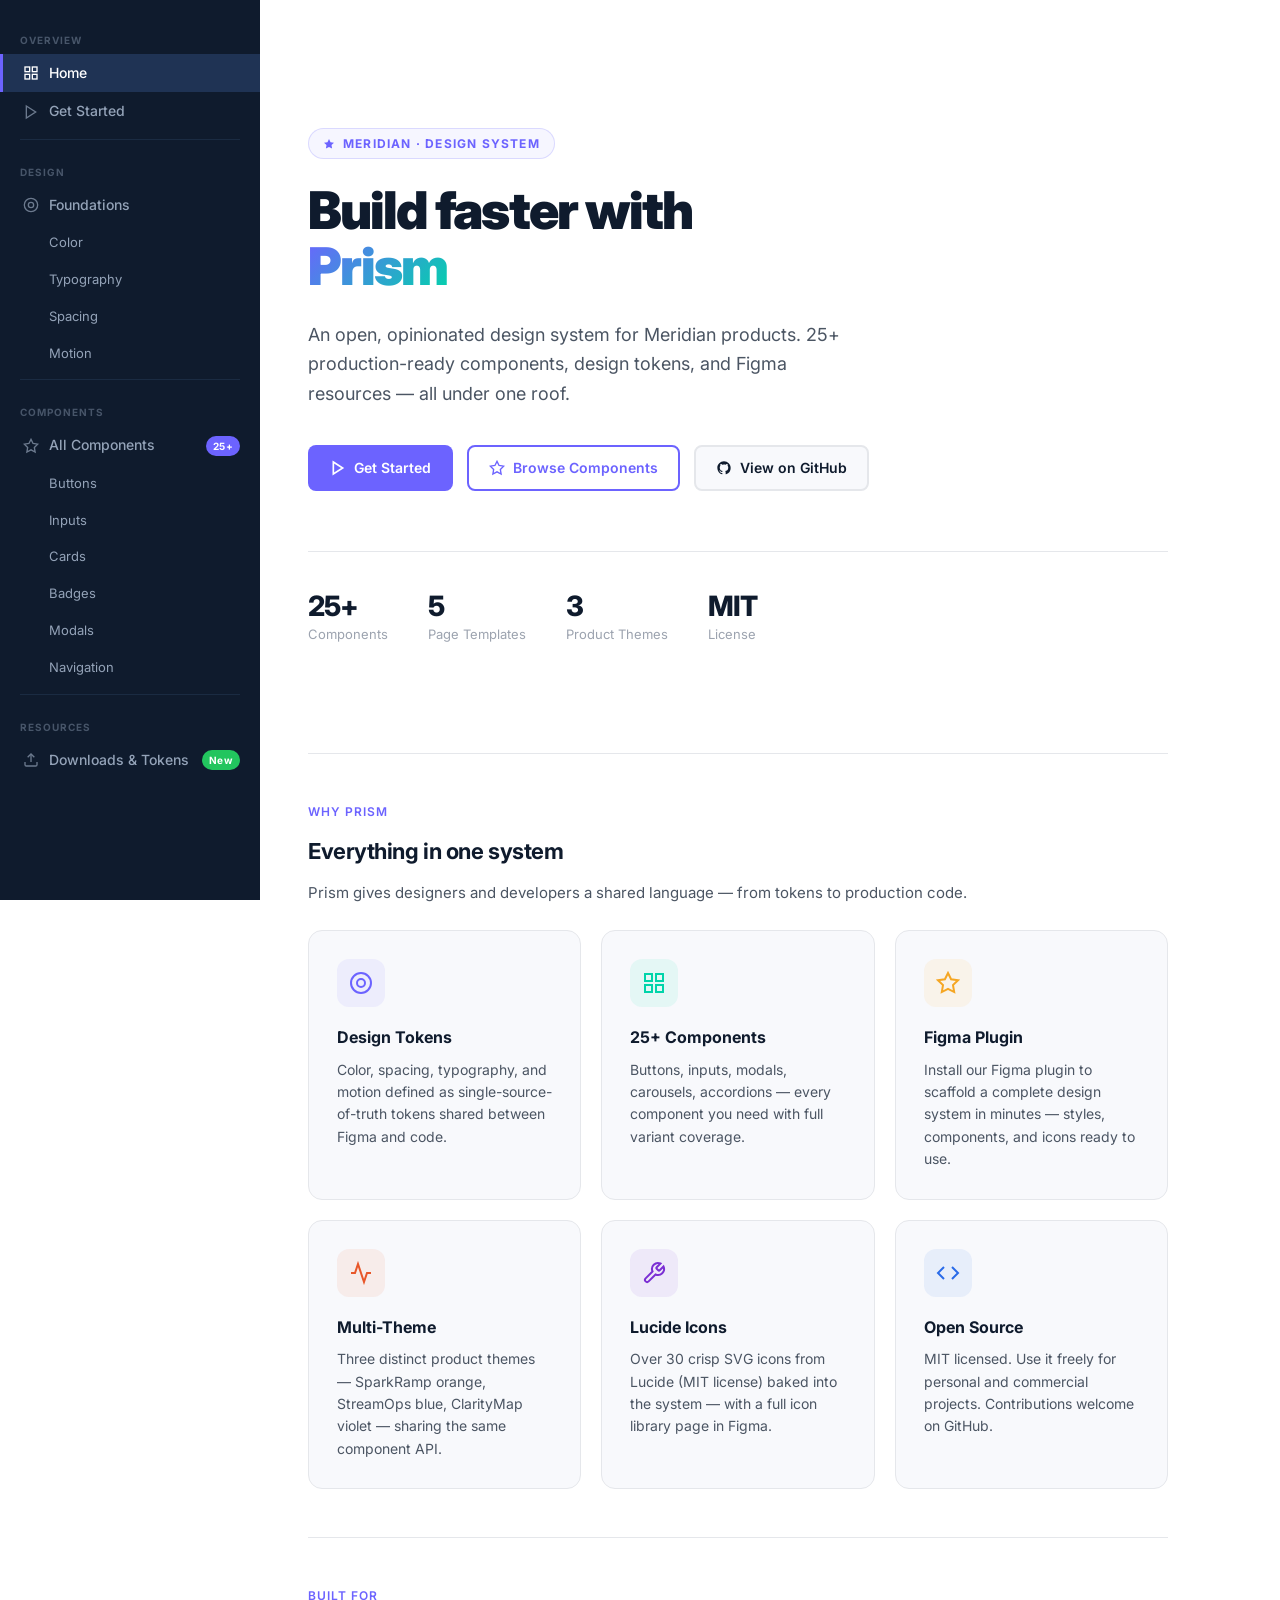
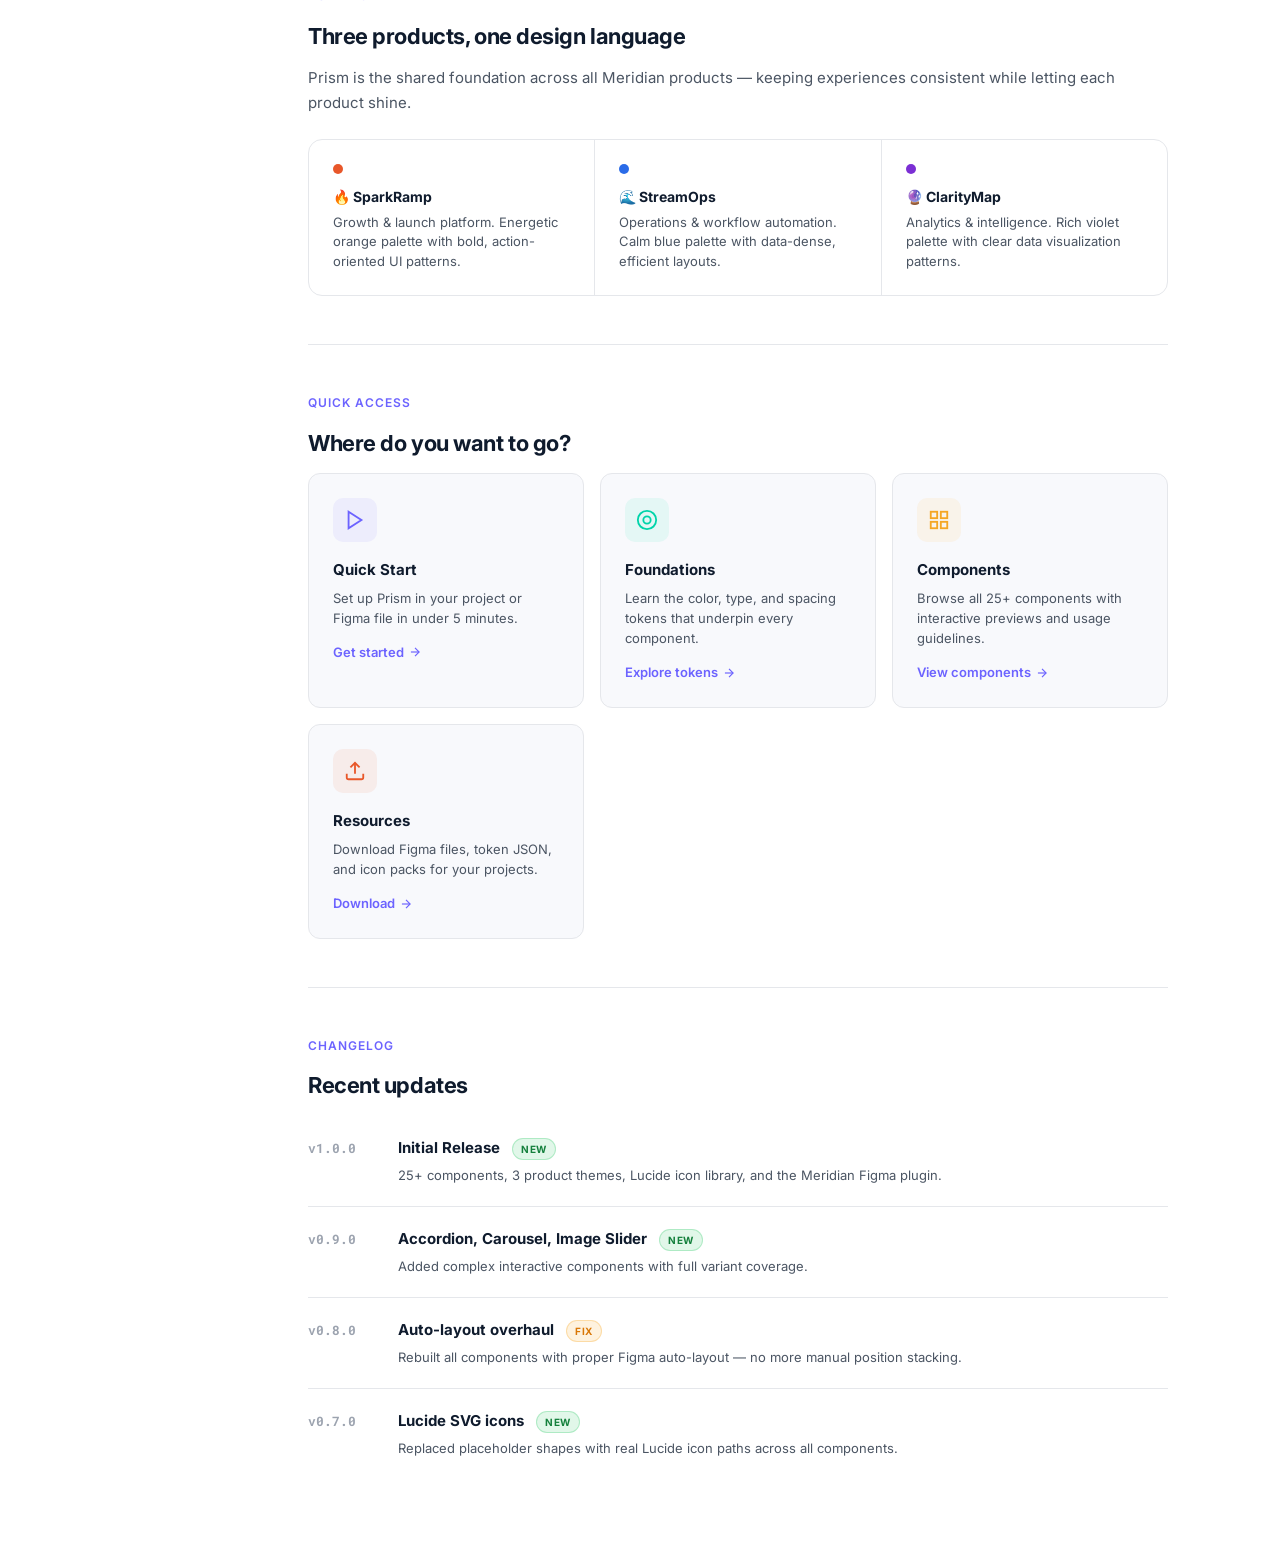
==== commit f07d0788: "Remove top navigation bar from all pages Co-Authored-By: Claude Sonnet 4.6 <noreply@anthropic.com>" ====
--- a/index.html
+++ b/index.html
@@ -3,7 +3,7 @@
 <head>
   <meta charset="UTF-8">
   <meta name="viewport" content="width=device-width, initial-scale=1.0">
-  <title>Prism Design System — by Meridian</title>
+  <title>Prism Design System — by Vlad</title>
   <meta name="description" content="Prism is Meridian's open design system powering SparkRamp, StreamOps, and ClarityMap. Beautiful, accessible, production-ready components.">
   <link rel="preconnect" href="https://fonts.googleapis.com">
   <link rel="preconnect" href="https://fonts.gstatic.com" crossorigin>
@@ -12,38 +12,6 @@
 </head>
 <body>
 
-<!-- Topbar -->
-<header class="topbar">
-  <div class="topbar-left">
-    <button class="menu-toggle" id="menuToggle" aria-label="Toggle sidebar">
-      <svg viewBox="0 0 24 24" fill="none" stroke="currentColor" stroke-width="2"><line x1="3" y1="6" x2="21" y2="6"/><line x1="3" y1="12" x2="21" y2="12"/><line x1="3" y1="18" x2="21" y2="18"/></svg>
-    </button>
-    <a class="topbar-logo" href="index.html">
-      <div class="topbar-logo-mark">
-        <svg viewBox="0 0 24 24" fill="none" stroke="white" stroke-width="2.5"><polygon points="12 2 15.09 8.26 22 9.27 17 14.14 18.18 21.02 12 17.77 5.82 21.02 7 14.14 2 9.27 8.91 8.26 12 2"/></svg>
-      </div>
-      <span class="topbar-logo-name">Prism</span>
-      <span class="topbar-logo-version">v1.0</span>
-    </a>
-  </div>
-  <div class="topbar-center">
-    <div class="search-bar">
-      <svg width="16" height="16" viewBox="0 0 24 24" fill="none" stroke="currentColor" stroke-width="2"><circle cx="11" cy="11" r="8"/><line x1="21" y1="21" x2="16.65" y2="16.65"/></svg>
-      <input type="text" id="searchInput" placeholder="Search components, tokens, patterns…">
-      <span class="search-shortcut">⌘K</span>
-    </div>
-  </div>
-  <div class="topbar-right">
-    <a class="topbar-link" href="get-started.html">Get Started</a>
-    <a class="topbar-link" href="components.html">Components</a>
-    <a class="topbar-github" href="https://github.com/svesplana/Prism-Design-System" target="_blank">
-      <svg viewBox="0 0 24 24" fill="currentColor"><path d="M12 2C6.477 2 2 6.484 2 12.017c0 4.425 2.865 8.18 6.839 9.504.5.092.682-.217.682-.483 0-.237-.008-.868-.013-1.703-2.782.605-3.369-1.343-3.369-1.343-.454-1.158-1.11-1.466-1.11-1.466-.908-.62.069-.608.069-.608 1.003.07 1.531 1.032 1.531 1.032.892 1.53 2.341 1.088 2.91.832.092-.647.35-1.088.636-1.338-2.22-.253-4.555-1.113-4.555-4.951 0-1.093.39-1.988 1.029-2.688-.103-.253-.446-1.272.098-2.65 0 0 .84-.27 2.75 1.026A9.564 9.564 0 0112 6.844c.85.004 1.705.115 2.504.337 1.909-1.296 2.747-1.027 2.747-1.027.546 1.379.202 2.398.1 2.651.64.7 1.028 1.595 1.028 2.688 0 3.848-2.339 4.695-4.566 4.943.359.309.678.92.678 1.855 0 1.338-.012 2.419-.012 2.747 0 .268.18.58.688.482A10.019 10.019 0 0022 12.017C22 6.484 17.522 2 12 2z"/></svg>
-      GitHub
-    </a>
-  </div>
-</header>
-
-<!-- Mobile overlay -->
 <div class="sidebar-overlay" id="sidebarOverlay"></div>
 
 <div class="layout">
--- a/css/styles.css
+++ b/css/styles.css
@@ -34,7 +34,7 @@
 
   /* Sidebar */
   --sidebar-width: 260px;
-  --topbar-height: 60px;
+  --topbar-height: 0px;
 
   /* Typography */
   --font-sans: 'Inter', -apple-system, BlinkMacSystemFont, 'Segoe UI', sans-serif;
